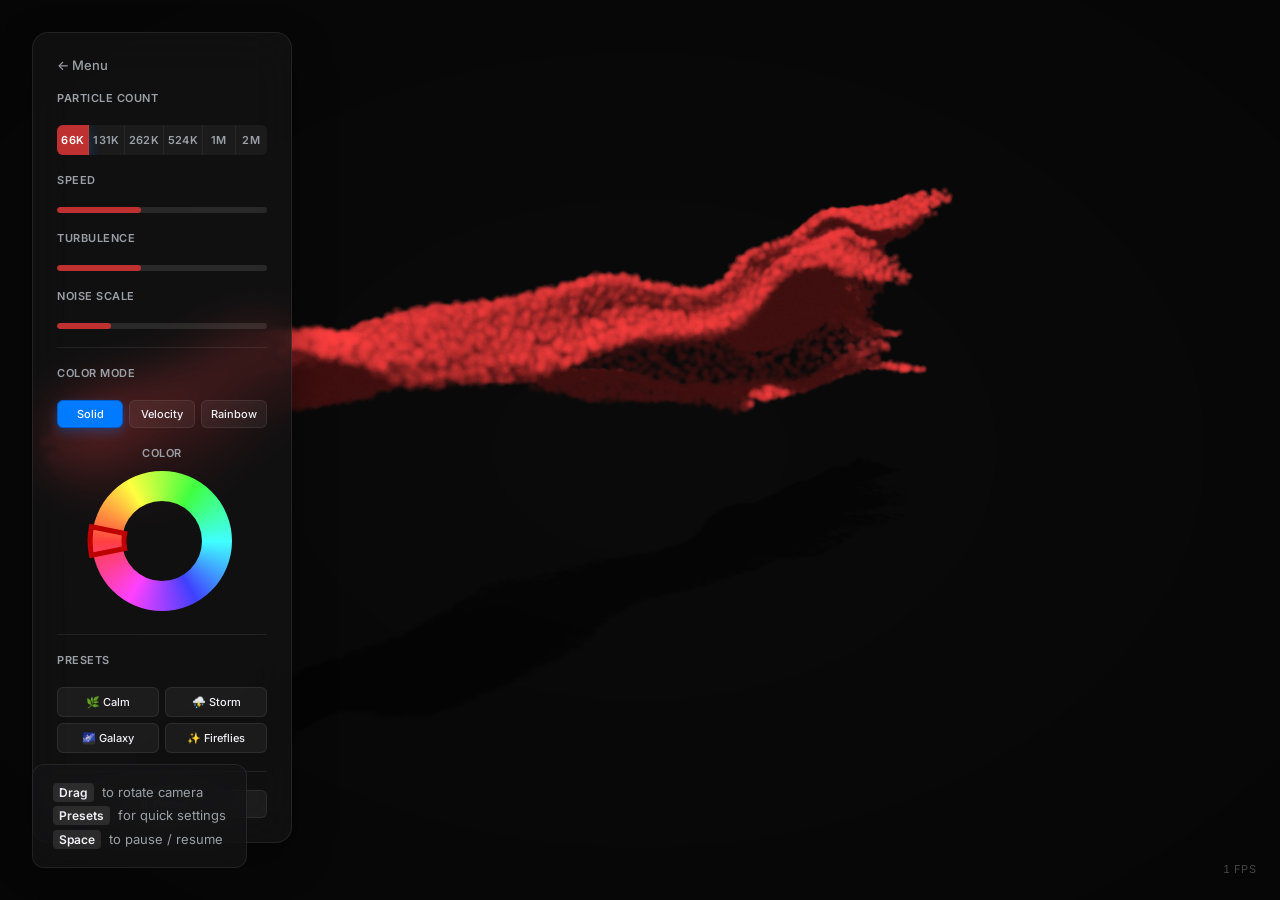
==== flow.html @ 488a43bd "complete wind/flow simulator overhaul" ====
<!DOCTYPE html>
<html>
<head>
    <meta charset="utf-8">
    <title>Volumetric Flow - Particle Lab</title>
    <meta name="description" content="Volumetric particle flow simulation with curl-noise turbulence, GPU sorting, and volumetric lighting.">
    <link href="https://fonts.googleapis.com/css2?family=Inter:wght@300;400;500;600&display=swap" rel="stylesheet">
    <link rel="stylesheet" href="flow.css">
</head>
<body>
    <canvas id="render" width="1" height="1"></canvas>

    <div id="ui">
        <a href="index.html" id="back-button">← Menu</a>

        <div class="slider-label">Particle Count</div>
        <div id="count-wrapper">
            <div id="count-16">66K</div>
            <div id="count-17">131K</div>
            <div id="count-18">262K</div>
            <div id="count-19">524K</div>
            <div id="count-20">1M</div>
            <div id="count-21">2M</div>
        </div>

        <div class="slider-label">Speed</div>
        <div id="speed-slider" class="slider"></div>

        <div class="slider-label">Turbulence</div>
        <div id="turbulence-slider" class="slider"></div>

        <div class="slider-label">Noise Scale</div>
        <div id="noise-slider" class="slider"></div>

        <div class="panel-divider"></div>

        <div class="slider-label">Color Mode</div>
        <div class="control-row">
            <button id="mode-solid" class="action-btn active-mode">Solid</button>
            <button id="mode-velocity" class="action-btn">Velocity</button>
            <button id="mode-rainbow" class="action-btn">Rainbow</button>
        </div>

        <div id="color-section">
            <div class="slider-label">Color</div>
            <canvas id="picker" width="150" height="150"></canvas>
        </div>

        <div class="panel-divider"></div>

        <div class="slider-label">Presets</div>
        <div class="preset-row">
            <button id="preset-calm" class="action-btn">🌿 Calm</button>
            <button id="preset-storm" class="action-btn">⛈️ Storm</button>
            <button id="preset-galaxy" class="action-btn">🌌 Galaxy</button>
            <button id="preset-fireflies" class="action-btn">✨ Fireflies</button>
        </div>

        <div class="panel-divider"></div>

        <div class="control-row">
            <button id="pause-button" class="action-btn">⏸ Pause</button>
        </div>
    </div>

    <div class="instructions">
        <span>Drag</span> to rotate camera<br/>
        <span>Presets</span> for quick settings<br/>
        <span>Space</span> to pause / resume
    </div>

    <div id="pause-overlay">⏸ PAUSED</div>

    <div id="footer">
        <span id="fps-counter">-- FPS</span>
    </div>

    <script src="flowshared.js"></script>
    <script src="flowui.js"></script>
    <script src="flowsim.js"></script>
    <script src="flowengine.js"></script>
    <script>
    if (flowHasWebGLSupport(['OES_texture_float'])) {
        var flow = new FlowEngine(document.getElementById('render'));

        flow.setHue(0);
        flow.setTimeScale(FLOW_INITIAL_SPEED);
        flow.setPersistence(FLOW_INITIAL_TURBULENCE);
        flow.setNoiseScale(FLOW_NOISE_POSITION_SCALE);

        // Speed slider
        var speedSlider = new FlowSlider(document.getElementById('speed-slider'), 0.0, FLOW_MAX_SPEED, FLOW_INITIAL_SPEED, function (v) {
            flow.setTimeScale(v);
        });

        // Turbulence slider
        var turbSlider = new FlowSlider(document.getElementById('turbulence-slider'), 0.0, FLOW_MAX_TURBULENCE, FLOW_INITIAL_TURBULENCE, function (v) {
            flow.setPersistence(v);
        });

        // Noise scale slider
        var noiseSlider = new FlowSlider(document.getElementById('noise-slider'), 0.3, 5.0, FLOW_NOISE_POSITION_SCALE, function (v) {
            flow.setNoiseScale(v);
        });

        // Particle count buttons
        var buttons = new FlowButtons([
            document.getElementById('count-16'),
            document.getElementById('count-17'),
            document.getElementById('count-18'),
            document.getElementById('count-19'),
            document.getElementById('count-20'),
            document.getElementById('count-21')
        ], function (index) {
            flow.changeQualityLevel(index);
        });

        // Color picker
        var picker = new FlowHuePicker(document.getElementById('picker'), function (value) {
            flow.setHue(value);
            var color = flowHsvToRGB(value, FLOW_UI_SATURATION, FLOW_UI_VALUE);
            var rgbStr = flowRgbToString(color);
            speedSlider.setColor(rgbStr);
            turbSlider.setColor(rgbStr);
            noiseSlider.setColor(rgbStr);
            buttons.setColor(rgbStr);
        });

        // Color mode buttons
        var modeButtons = [
            document.getElementById('mode-solid'),
            document.getElementById('mode-velocity'),
            document.getElementById('mode-rainbow')
        ];
        modeButtons.forEach(function (btn, idx) {
            btn.addEventListener('click', function () {
                flow.setColorMode(idx);
                modeButtons.forEach(function (b) { b.classList.remove('active-mode'); });
                btn.classList.add('active-mode');
                // Show/hide color picker for solid mode
                document.getElementById('color-section').style.display = idx === 0 ? 'block' : 'none';
            });
        });

        // Presets
        var presetKeys = ['calm', 'storm', 'galaxy', 'fireflies'];
        presetKeys.forEach(function (key) {
            document.getElementById('preset-' + key).addEventListener('click', function () {
                var p = FLOW_PRESETS[key];
                speedSlider.setValue(p.speed);
                turbSlider.setValue(p.turbulence);
                noiseSlider.setValue(p.noiseScale);
                flow.setTimeScale(p.speed);
                flow.setPersistence(p.turbulence);
                flow.setNoiseScale(p.noiseScale);
            });
        });

        // Pause button
        var pauseBtn = document.getElementById('pause-button');
        var pauseOverlay = document.getElementById('pause-overlay');
        function togglePause() {
            var isPaused = !flow.isPaused();
            flow.setPaused(isPaused);
            pauseBtn.textContent = isPaused ? '▶ Play' : '⏸ Pause';
            if (isPaused) pauseOverlay.classList.add('visible');
            else pauseOverlay.classList.remove('visible');
        }
        pauseBtn.addEventListener('click', togglePause);

        // Spacebar to pause
        document.addEventListener('keydown', function (e) {
            if (e.code === 'Space') { e.preventDefault(); togglePause(); }
        });

        // FPS counter
        var fpsEl = document.getElementById('fps-counter');
        setInterval(function () {
            fpsEl.textContent = flow.getFPS() + ' FPS';
        }, 500);
    } else {
        document.getElementById('ui').style.display = 'none';
        document.body.innerHTML = '<div style="color:#888;text-align:center;margin-top:40px;font-family:Inter,sans-serif;">Your browser does not support the required WebGL extensions.</div>';
    }
    </script>
</body>
</html>
---- flow.css ----
@import url('https://fonts.googleapis.com/css2?family=Inter:wght@300;400;500;600&display=swap');

:root {
    --accent-color: #007aff;
    --accent-hover: #0060d1;
    --dark-bg: rgba(20, 20, 22, 0.7);
    --glass-border: rgba(255, 255, 255, 0.08);
    --text-main: #f0f0f5;
    --text-dim: #9aa0a6;
}

* {
    box-sizing: border-box;
    font-family: 'Inter', -apple-system, BlinkMacSystemFont, "Segoe UI", Roboto, sans-serif;
}

body {
    margin: 0;
    padding: 0;
    overflow: hidden;
    background-color: #0a0a0c;
    color: var(--text-main);
    user-select: none;
    -moz-user-select: none;
    -webkit-user-select: none;
    -ms-user-select: none;
}

canvas#render {
    position: absolute;
    top: 0;
    left: 0;
    z-index: 0;
    width: 100%;
    height: 100%;
}

/* ── Left Panel ── */
#ui {
    position: absolute;
    z-index: 10;
    top: 32px;
    left: 32px;
    background: var(--dark-bg);
    backdrop-filter: blur(24px);
    -webkit-backdrop-filter: blur(24px);
    border: 1px solid var(--glass-border);
    border-radius: 16px;
    padding: 24px;
    box-shadow: 0 16px 40px rgba(0, 0, 0, 0.4);
    display: flex;
    flex-direction: column;
    gap: 18px;
    min-width: 260px;
    max-width: 300px;
    transition: all 0.3s ease;
    pointer-events: none;
}

#back-button {
    display: block;
    color: var(--text-dim);
    text-decoration: none;
    font-size: 13px;
    font-weight: 500;
    pointer-events: auto;
    transition: color 0.2s;
}

#back-button:hover {
    color: var(--text-main);
}

/* ── Section Labels ── */
.slider-label {
    color: var(--text-dim);
    font-size: 11px;
    font-weight: 600;
    letter-spacing: 0.5px;
    text-transform: uppercase;
    margin-bottom: 2px;
}

/* ── Sliders ── */
.slider {
    width: 100%;
    height: 6px;
    border-radius: 3px;
    background: rgba(255, 255, 255, 0.1);
    position: relative;
    pointer-events: auto;
    cursor: pointer;
    overflow: hidden;
}

.slider:hover {
    background: rgba(255, 255, 255, 0.15);
}

.slider div {
    background: var(--text-main);
    height: 100%;
    border-radius: 3px;
    transition: background 0.2s, width 0.1s ease-out;
}

.slider:hover div {
    background: #fff;
}

/* ── Particle Count Buttons ── */
#count-wrapper {
    display: flex;
    gap: 0;
    border-radius: 6px;
    overflow: hidden;
    pointer-events: auto;
}

#count-wrapper div {
    flex: 1;
    text-align: center;
    font-size: 11px;
    font-weight: 600;
    padding: 8px 4px;
    cursor: pointer;
    background: rgba(255, 255, 255, 0.05);
    border-right: 1px solid rgba(255, 255, 255, 0.06);
    color: var(--text-dim);
    transition: all 0.2s ease;
    letter-spacing: 0.3px;
}

#count-wrapper div:last-child {
    border-right: none;
}

#count-wrapper div:hover {
    background: rgba(255, 255, 255, 0.1);
}

#count-wrapper div.active {
    background: var(--accent-color);
    color: #fff;
    box-shadow: 0 4px 12px rgba(0, 122, 255, 0.3);
}

/* ── Action Buttons ── */
.action-btn {
    font-size: 12px;
    font-weight: 500;
    background: rgba(255, 255, 255, 0.05);
    border: 1px solid var(--glass-border);
    color: var(--text-main);
    border-radius: 6px;
    padding: 8px 14px;
    cursor: pointer;
    transition: all 0.2s ease;
    pointer-events: auto;
    white-space: nowrap;
}

.action-btn:hover {
    background: rgba(255, 255, 255, 0.1);
}

.action-btn:active {
    transform: scale(0.97);
}

.action-btn.active-mode {
    background: var(--accent-color) !important;
    color: #fff !important;
    border-color: var(--accent-hover) !important;
    box-shadow: 0 4px 12px rgba(0, 122, 255, 0.3);
}

/* ── Color Mode Row ── */
.control-row {
    display: flex;
    gap: 6px;
    pointer-events: auto;
    flex-wrap: wrap;
}

.control-row .action-btn {
    flex: 1;
    text-align: center;
    min-width: 0;
    padding: 6px 8px;
    font-size: 11px;
}

/* ── Preset Row ── */
.preset-row {
    display: grid;
    grid-template-columns: 1fr 1fr;
    gap: 6px;
    pointer-events: auto;
}

.preset-row .action-btn {
    font-size: 11px;
    padding: 7px 10px;
    text-align: center;
}

/* ── Hue Picker ── */
#color-section {
    text-align: center;
    pointer-events: auto;
}

#picker {
    margin-top: 6px;
    cursor: pointer;
    display: block;
    margin-left: auto;
    margin-right: auto;
}

/* ── Divider ── */
.panel-divider {
    height: 1px;
    width: 100%;
    background: rgba(255, 255, 255, 0.08);
}

/* ── Instructions ── */
.instructions {
    position: absolute;
    z-index: 10;
    bottom: 32px;
    left: 32px;
    background: var(--dark-bg);
    backdrop-filter: blur(24px);
    -webkit-backdrop-filter: blur(24px);
    border: 1px solid var(--glass-border);
    border-radius: 12px;
    padding: 16px 20px;
    font-size: 13px;
    line-height: 1.8;
    color: var(--text-dim);
}

.instructions span {
    font-weight: 600;
    color: var(--text-main);
    font-size: 12px;
    padding: 2px 6px;
    background: rgba(255, 255, 255, 0.1);
    border-radius: 4px;
    margin-right: 4px;
}

/* ── Footer / FPS ── */
#footer {
    position: absolute;
    z-index: 10;
    right: 24px;
    bottom: 24px;
    font-size: 12px;
    color: var(--text-dim);
    display: flex;
    gap: 16px;
    align-items: center;
}

#fps-counter {
    font-variant-numeric: tabular-nums;
    letter-spacing: 0.5px;
    color: rgba(255, 255, 255, 0.25);
    font-size: 11px;
}

/* ── Pause Overlay ── */
#pause-overlay {
    position: absolute;
    z-index: 15;
    top: 50%;
    left: 50%;
    transform: translate(-50%, -50%);
    font-size: 14px;
    font-weight: 600;
    letter-spacing: 2px;
    text-transform: uppercase;
    color: rgba(255, 255, 255, 0.3);
    pointer-events: none;
    opacity: 0;
    transition: opacity 0.3s ease;
}

#pause-overlay.visible {
    opacity: 1;
}

/* ── Responsive ── */
@media (max-width: 768px) {
    #ui {
        top: 16px;
        left: 16px;
        padding: 16px;
        min-width: 220px;
    }
    .instructions {
        bottom: 16px;
        left: 16px;
    }
}
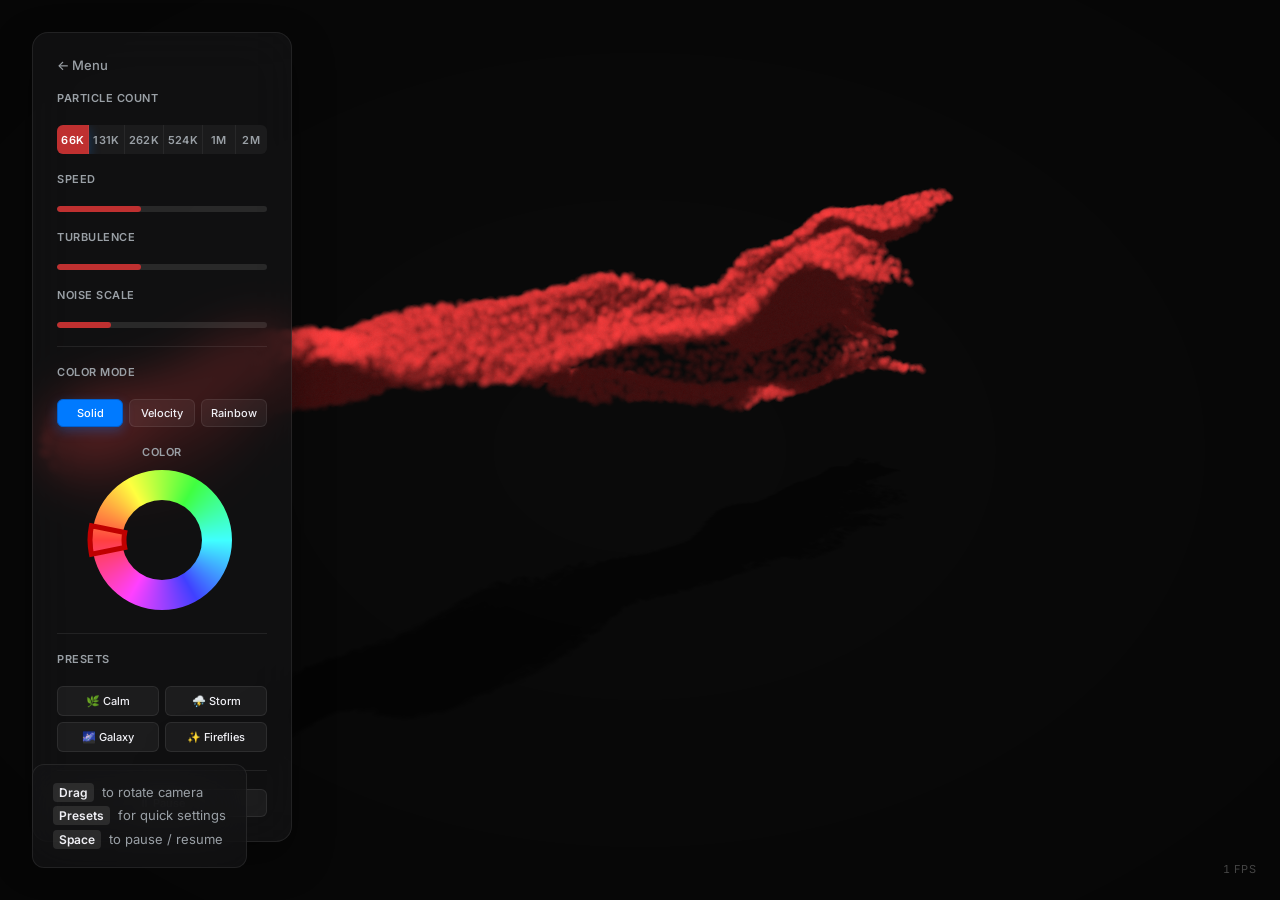
==== commit 753da668: "responzivity changes" ====
--- a/flow.html
+++ b/flow.html
@@ -2,6 +2,7 @@
 <html>
 <head>
     <meta charset="utf-8">
+    <meta name="viewport" content="width=device-width, initial-scale=1.0, maximum-scale=1.0, user-scalable=no">
     <title>Volumetric Flow - Particle Lab</title>
     <meta name="description" content="Volumetric particle flow simulation with curl-noise turbulence, GPU sorting, and volumetric lighting.">
     <link href="https://fonts.googleapis.com/css2?family=Inter:wght@300;400;500;600&display=swap" rel="stylesheet">
--- a/flow.css
+++ b/flow.css
@@ -54,8 +54,14 @@
     min-width: 260px;
     max-width: 300px;
     transition: all 0.3s ease;
-    pointer-events: none;
-}
+    pointer-events: auto;
+    max-height: 90vh;
+    overflow-y: auto;
+}
+
+#ui::-webkit-scrollbar { width: 4px; }
+#ui::-webkit-scrollbar-track { background: transparent; }
+#ui::-webkit-scrollbar-thumb { background: rgba(255,255,255,0.15); border-radius: 2px; }
 
 #back-button {
     display: block;
@@ -297,13 +303,34 @@
 /* ── Responsive ── */
 @media (max-width: 768px) {
     #ui {
-        top: 16px;
-        left: 16px;
-        padding: 16px;
-        min-width: 220px;
+        top: 10px;
+        left: 10px;
+        padding: 12px;
+        min-width: 200px;
+        max-width: calc(100vw - 20px);
+        gap: 10px;
     }
     .instructions {
-        bottom: 16px;
-        left: 16px;
-    }
-}
+        bottom: 10px;
+        left: 10px;
+        padding: 10px;
+        font-size: 11px;
+    }
+    .slider {
+        height: 12px;
+    }
+    .slider-label {
+        font-size: 9px;
+    }
+    .action-btn {
+        padding: 8px 6px;
+        font-size: 10px;
+    }
+    #count-wrapper div {
+        padding: 8px 2px;
+        font-size: 9px;
+    }
+    #footer {
+        display: none;
+    }
+}
